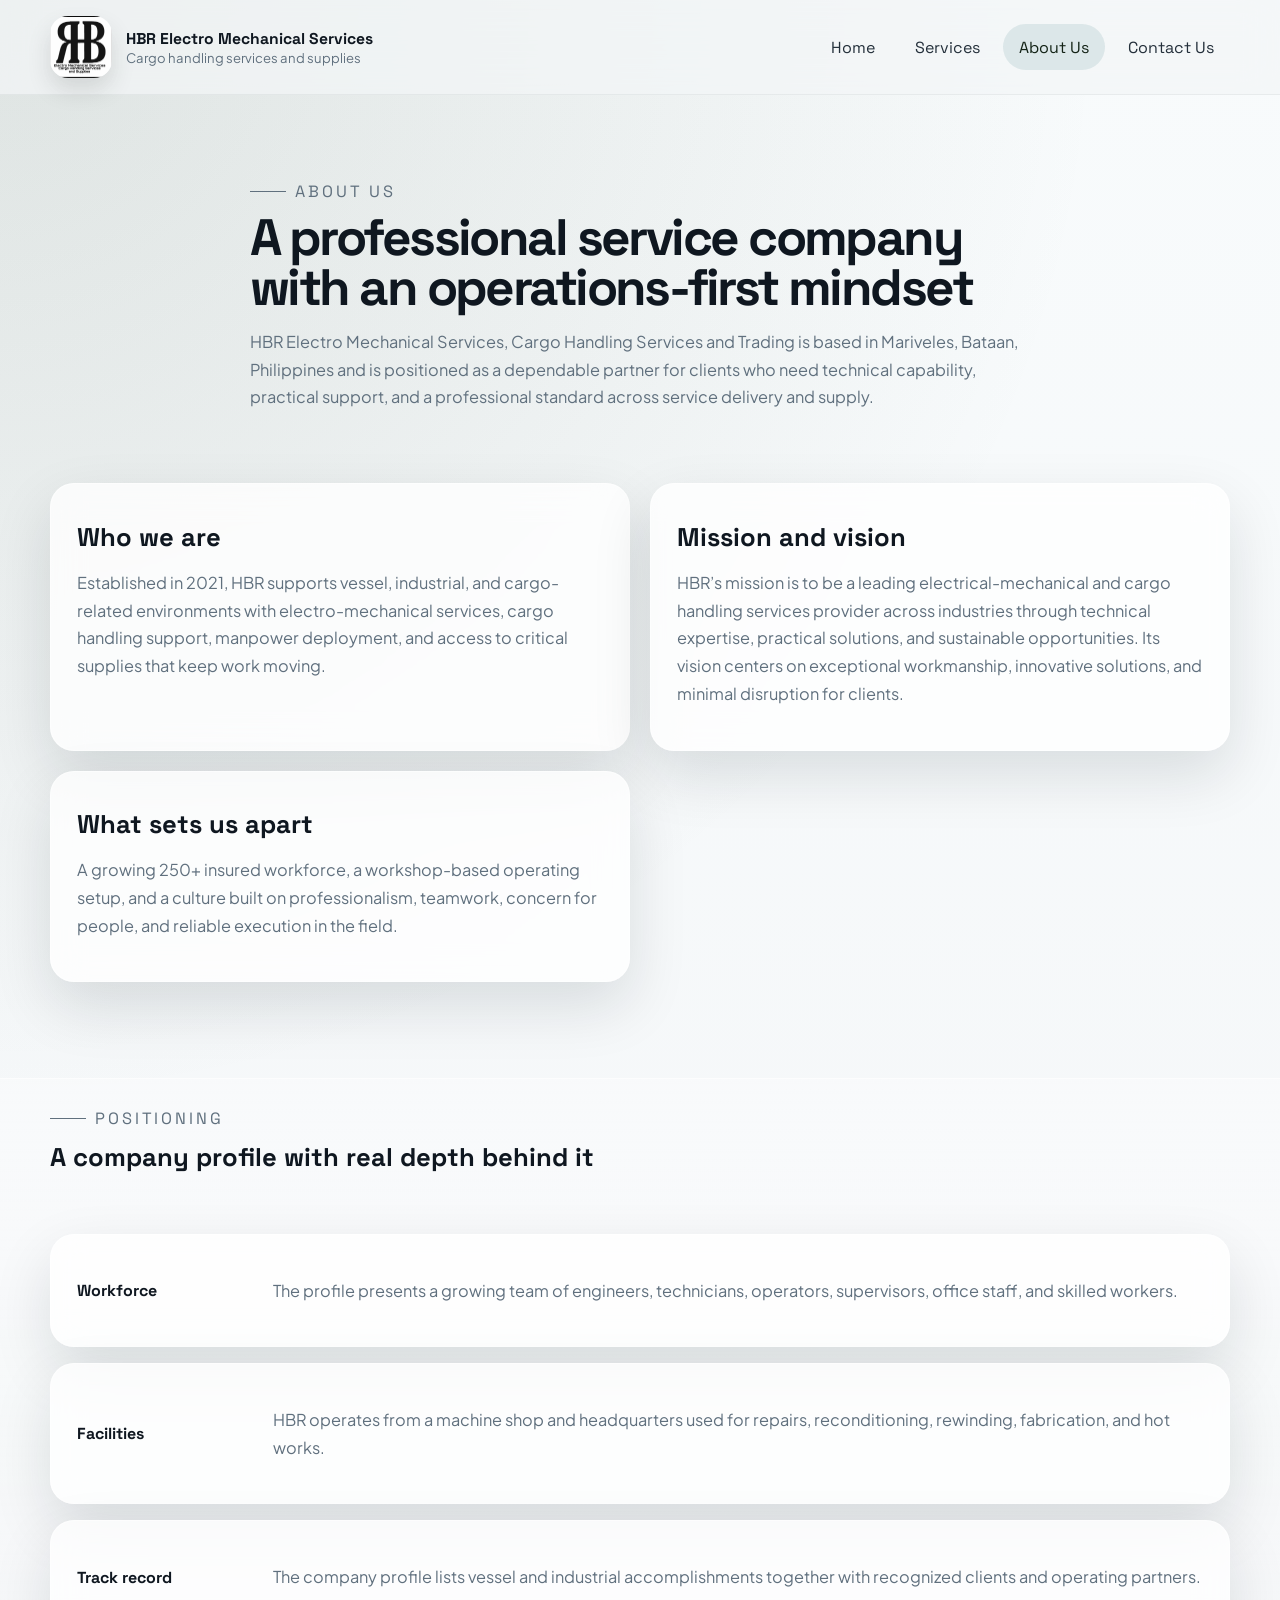
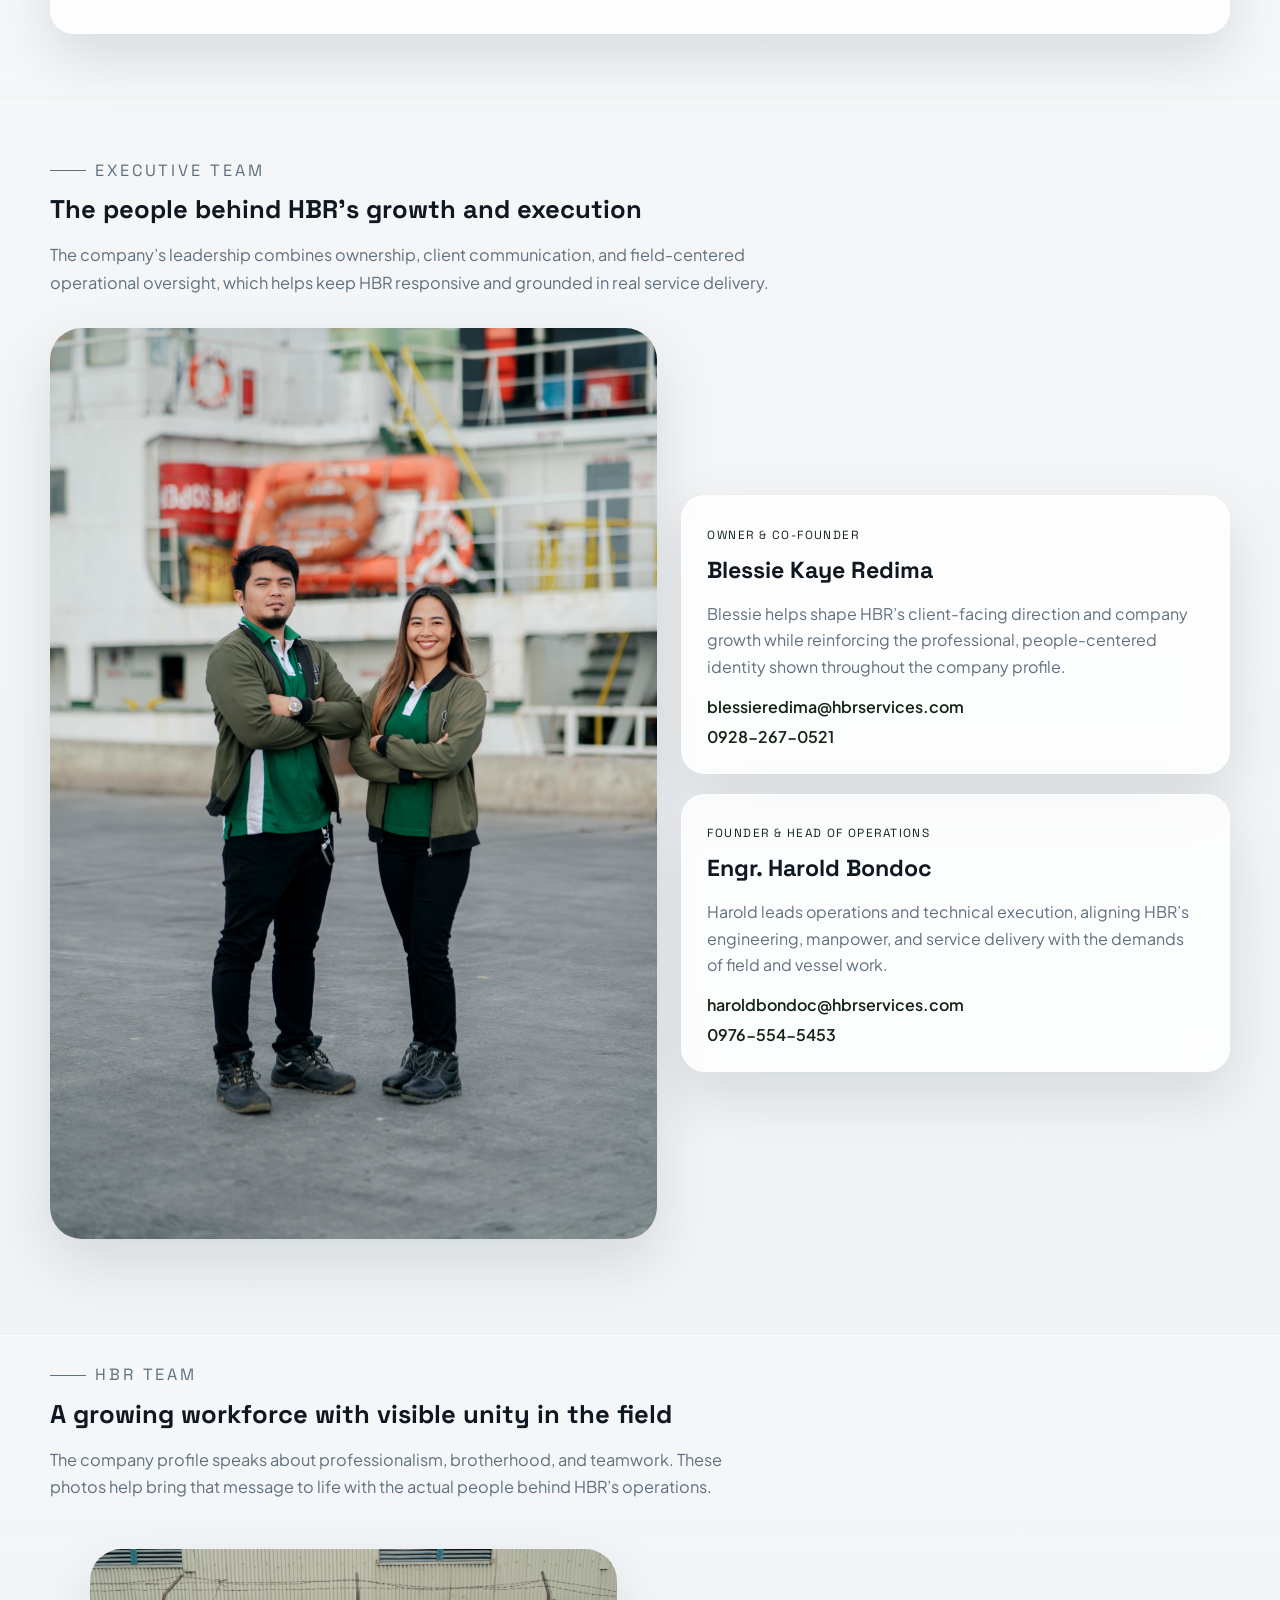
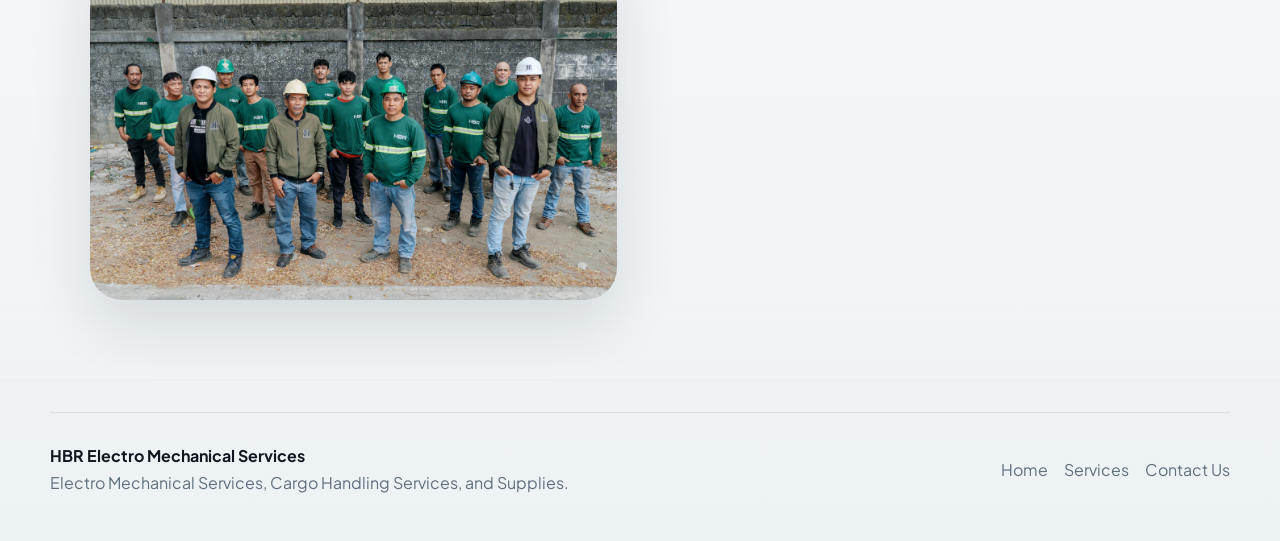
==== about.html @ b4558cc6 "Initial commit" ====
<!DOCTYPE html>
<html lang="en">
<head>
  <meta charset="UTF-8">
  <meta name="viewport" content="width=device-width, initial-scale=1.0">
  <meta
    name="description"
    content="Learn about HBR Electro Mechanical Services, our professional approach, and our focus on dependable industrial support."
  >
  <title>HBR Electro Mechanical Services | About Us</title>
  <link rel="preconnect" href="https://fonts.googleapis.com">
  <link rel="preconnect" href="https://fonts.gstatic.com" crossorigin>
  <link
    href="https://fonts.googleapis.com/css2?family=Space+Grotesk:wght@400;500;700&family=Plus+Jakarta+Sans:wght@400;500;600;700&display=swap"
    rel="stylesheet"
  >
  <link rel="stylesheet" href="style.css">
</head>
<body>
  <div class="site-shell">
    <header class="site-header">
      <div class="container nav-wrap">
        <a class="brand" href="index.html" aria-label="HBR Electro Mechanical Services home">
          <img src="assets/hbr-logo.jpeg" alt="HBR Electro Mechanical Services logo">
          <div>
            <strong>HBR Electro Mechanical Services</strong>
            <span>Cargo handling services and supplies</span>
          </div>
        </a>

        <button class="nav-toggle" type="button" aria-expanded="false" aria-controls="site-nav">
          <span></span>
          <span></span>
        </button>

        <nav class="site-nav" id="site-nav">
          <a href="index.html">Home</a>
          <a href="services.html">Services</a>
          <a class="active" href="about.html">About Us</a>
          <a href="contact.html">Contact Us</a>
        </nav>
      </div>
    </header>

    <main>
      <section class="page-hero">
        <div class="container narrow reveal">
          <p class="eyebrow">About Us</p>
          <h1>A professional service company with an operations-first mindset</h1>
          <p>
            HBR Electro Mechanical Services, Cargo Handling Services and Trading is based in Mariveles, Bataan,
            Philippines and is positioned as a dependable partner for clients who need technical capability,
            practical support, and a professional standard across service delivery and supply.
          </p>
        </div>
      </section>

      <section class="section">
        <div class="container about-layout">
          <article class="about-card reveal">
            <h2>Who we are</h2>
            <p>
              Established in 2021, HBR supports vessel, industrial, and cargo-related environments with
              electro-mechanical services, cargo handling support, manpower deployment, and access to critical
              supplies that keep work moving.
            </p>
          </article>

          <article class="about-card reveal reveal-delay-1">
            <h2>Mission and vision</h2>
            <p>
              HBR’s mission is to be a leading electrical-mechanical and cargo handling services provider across
              industries through technical expertise, practical solutions, and sustainable opportunities. Its
              vision centers on exceptional workmanship, innovative solutions, and minimal disruption for clients.
            </p>
          </article>

          <article class="about-card reveal reveal-delay-2">
            <h2>What sets us apart</h2>
            <p>
              A growing 250+ insured workforce, a workshop-based operating setup, and a culture built on
              professionalism, teamwork, concern for people, and reliable execution in the field.
            </p>
          </article>
        </div>
      </section>

      <section class="section section-alt">
        <div class="container timeline">
          <div class="section-heading reveal">
            <p class="eyebrow">Positioning</p>
            <h2>A company profile with real depth behind it</h2>
          </div>
          <div class="timeline-row reveal">
            <span>Workforce</span>
            <p>The profile presents a growing team of engineers, technicians, operators, supervisors, office staff, and skilled workers.</p>
          </div>
          <div class="timeline-row reveal reveal-delay-1">
            <span>Facilities</span>
            <p>HBR operates from a machine shop and headquarters used for repairs, reconditioning, rewinding, fabrication, and hot works.</p>
          </div>
          <div class="timeline-row reveal reveal-delay-2">
            <span>Track record</span>
            <p>The company profile lists vessel and industrial accomplishments together with recognized clients and operating partners.</p>
          </div>
        </div>
      </section>

      <section class="section">
        <div class="container">
          <div class="section-heading reveal">
            <p class="eyebrow">Executive Team</p>
            <h2>The people behind HBR’s growth and execution</h2>
            <p>
              The company’s leadership combines ownership, client communication, and field-centered operational
              oversight, which helps keep HBR responsive and grounded in real service delivery.
            </p>
          </div>

          <div class="executive-layout">
            <div class="executive-photo reveal">
              <img src="assets/executives.jpg" alt="Blessie Kaye Redima and Engr. Harold Bondoc">
            </div>

            <div class="executive-cards">
              <article class="executive-card reveal">
                <span class="card-tag">Owner &amp; Co-Founder</span>
                <h3>Blessie Kaye Redima</h3>
                <p>
                  Blessie helps shape HBR’s client-facing direction and company growth while reinforcing the
                  professional, people-centered identity shown throughout the company profile.
                </p>
                <a href="mailto:blessieredima@hbrservices.com">blessieredima@hbrservices.com</a>
                <a href="tel:+639282670521">0928-267-0521</a>
              </article>

              <article class="executive-card reveal reveal-delay-1">
                <span class="card-tag">Founder &amp; Head of Operations</span>
                <h3>Engr. Harold Bondoc</h3>
                <p>
                  Harold leads operations and technical execution, aligning HBR’s engineering, manpower, and
                  service delivery with the demands of field and vessel work.
                </p>
                <a href="mailto:haroldbondoc@hbrservices.com">haroldbondoc@hbrservices.com</a>
                <a href="tel:+639765545453">0976-554-5453</a>
              </article>
            </div>
          </div>
        </div>
      </section>

      <section class="section section-alt">
        <div class="container">
          <div class="section-heading reveal">
            <p class="eyebrow">HBR Team</p>
            <h2>A growing workforce with visible unity in the field</h2>
            <p>
              The company profile speaks about professionalism, brotherhood, and teamwork. These photos help
              bring that message to life with the actual people behind HBR’s operations.
            </p>
          </div>

          <div class="team-gallery">
            <figure class="team-gallery-main reveal">
              <img src="assets/team-photo.jpg" alt="HBR team photo with crew members and field personnel">
            </figure>
          </div>
        </div>
      </section>
    </main>

    <footer class="site-footer">
      <div class="container footer-wrap">
        <div>
          <strong>HBR Electro Mechanical Services</strong>
          <p>Electro Mechanical Services, Cargo Handling Services, and Supplies.</p>
        </div>
        <div class="footer-links">
          <a href="index.html">Home</a>
          <a href="services.html">Services</a>
          <a href="contact.html">Contact Us</a>
        </div>
      </div>
    </footer>
  </div>

  <script src="script.js"></script>
</body>
</html>
---- style.css ----
:root {
  --bg: #f3f5f7;
  --bg-soft: #e8edf1;
  --surface: rgba(255, 255, 255, 0.78);
  --surface-strong: #ffffff;
  --surface-dark: #111519;
  --text: #0f1720;
  --muted: #60707e;
  --line: rgba(15, 23, 32, 0.09);
  --accent: #132316;
  --accent-2: #233c27;
  --shadow: 0 24px 60px rgba(7, 21, 31, 0.12);
  --radius-xl: 32px;
  --radius-lg: 24px;
  --radius-md: 18px;
  --container: 1180px;
}

*,
*::before,
*::after {
  box-sizing: border-box;
}

html {
  scroll-behavior: smooth;
}

body {
  margin: 0;
  font-family: "Plus Jakarta Sans", sans-serif;
  color: var(--text);
  background:
    radial-gradient(circle at top left, rgba(35, 60, 39, 0.12), transparent 28%),
    linear-gradient(180deg, #f8fbfc 0%, var(--bg) 58%, #edf2f5 100%);
}

img {
  display: block;
  max-width: 100%;
}

a {
  color: inherit;
  text-decoration: none;
}

button,
input,
textarea {
  font: inherit;
}

.site-shell {
  min-height: 100vh;
}

.container {
  width: min(calc(100% - 2rem), var(--container));
  margin: 0 auto;
}

.narrow {
  width: min(100%, 780px);
}

.site-header {
  position: sticky;
  top: 0;
  z-index: 20;
  backdrop-filter: blur(18px);
  background: rgba(243, 245, 247, 0.72);
  border-bottom: 1px solid rgba(15, 23, 32, 0.05);
}

.nav-wrap {
  display: flex;
  align-items: center;
  justify-content: space-between;
  gap: 1.5rem;
  padding: 1rem 0;
}

.brand {
  display: flex;
  align-items: center;
  gap: 0.9rem;
  min-width: 0;
}

.brand img {
  width: 62px;
  height: 62px;
  object-fit: cover;
  border-radius: 18px;
  box-shadow: 0 12px 24px rgba(0, 0, 0, 0.12);
}

.brand strong,
.site-nav a,
.eyebrow,
h1,
h2,
h3 {
  font-family: "Space Grotesk", sans-serif;
}

.brand strong {
  display: block;
  font-size: 0.98rem;
}

.brand span {
  display: block;
  color: var(--muted);
  font-size: 0.82rem;
}

.site-nav {
  display: flex;
  align-items: center;
  gap: 0.45rem;
}

.site-nav a {
  padding: 0.8rem 1rem;
  border-radius: 999px;
  color: #24303b;
  transition: background-color 220ms ease, color 220ms ease, transform 220ms ease;
}

.site-nav a:hover,
.site-nav a.active {
  background: rgba(13, 92, 99, 0.1);
  color: var(--accent);
}

.nav-toggle {
  display: none;
  width: 52px;
  height: 52px;
  border: 0;
  background: var(--surface-strong);
  border-radius: 16px;
  box-shadow: var(--shadow);
  cursor: pointer;
}

.nav-toggle span {
  display: block;
  width: 18px;
  height: 2px;
  background: var(--text);
  margin: 5px auto;
  transition: transform 220ms ease, opacity 220ms ease;
}

.hero,
.page-hero {
  position: relative;
  overflow: clip;
}

.hero {
  padding: 5.5rem 0 3rem;
}

.page-hero {
  padding: 5rem 0 1rem;
}

.hero-grid,
.feature-layout,
.split-band,
.contact-layout {
  display: grid;
  gap: 2rem;
}

.hero-grid {
  grid-template-columns: 1.15fr 0.85fr;
  align-items: center;
}

.hero-copy h1,
.page-hero h1 {
  margin: 0.5rem 0 1rem;
  font-size: clamp(2.8rem, 5vw, 5rem);
  line-height: 0.96;
  letter-spacing: -0.05em;
}

.page-hero h1 {
  font-size: clamp(2.5rem, 4vw, 4.2rem);
}

.text-rotator {
  display: inline-block;
  position: relative;
  color: var(--accent);
}

.hero-text,
.section-heading p,
.feature-copy p,
.service-card p,
.about-card p,
.timeline-row p,
.contact-panel p,
.split-band p,
.cta-banner p,
.page-hero p {
  color: var(--muted);
  line-height: 1.7;
  font-size: 1.02rem;
}

.eyebrow {
  display: inline-flex;
  align-items: center;
  gap: 0.55rem;
  margin: 0;
  text-transform: uppercase;
  letter-spacing: 0.18em;
  font-size: 0.74rem;
  color: var(--accent);
}

.eyebrow::before {
  content: "";
  width: 36px;
  height: 1px;
  background: currentColor;
}

.hero-actions {
  display: flex;
  flex-wrap: wrap;
  gap: 1rem;
  margin: 2rem 0;
}

.button {
  display: inline-flex;
  align-items: center;
  justify-content: center;
  min-height: 52px;
  padding: 0.95rem 1.4rem;
  border-radius: 999px;
  border: 1px solid transparent;
  transition: transform 220ms ease, box-shadow 220ms ease, background-color 220ms ease;
}

.button:hover {
  transform: translateY(-2px);
}

.button-primary {
  color: white;
  background: linear-gradient(135deg, var(--accent), #1f4c2a);
  box-shadow: 0 18px 35px rgba(19, 35, 22, 0.24);
}

.button-secondary {
  background: rgba(255, 255, 255, 0.7);
  border-color: rgba(15, 23, 32, 0.1);
}

.hero-metrics {
  display: grid;
  grid-template-columns: repeat(2, minmax(0, 1fr));
  gap: 1rem;
}

.hero-metrics article,
.summary-card,
.feature-panel,
.service-card,
.about-card,
.contact-panel,
.contact-form,
.timeline-row,
.cta-banner,
.signal-card {
  background: var(--surface);
  border: 1px solid rgba(255, 255, 255, 0.5);
  box-shadow: var(--shadow);
  backdrop-filter: blur(16px);
}

.hero-metrics article {
  padding: 1.2rem;
  border-radius: var(--radius-md);
}

.hero-metrics strong {
  display: block;
  margin-bottom: 0.45rem;
  font-size: 1rem;
}

.hero-metrics span {
  color: var(--muted);
  font-size: 0.92rem;
  line-height: 1.55;
}

.hero-visual {
  position: relative;
  min-height: 540px;
}

.orb {
  position: absolute;
  border-radius: 50%;
  filter: blur(8px);
}

.orb-one {
  inset: 8% auto auto 6%;
  width: 180px;
  height: 180px;
  background: radial-gradient(circle, rgba(35, 60, 39, 0.35), transparent 68%);
}

.orb-two {
  inset: auto 3% 10% auto;
  width: 220px;
  height: 220px;
  background: radial-gradient(circle, rgba(19, 35, 22, 0.28), transparent 70%);
}

.grid-panel {
  position: absolute;
  inset: 8% 4% 6% 10%;
  border-radius: var(--radius-xl);
  background:
    linear-gradient(135deg, rgba(255, 255, 255, 0.58), rgba(255, 255, 255, 0.18)),
    linear-gradient(180deg, rgba(19, 35, 22, 0.08), transparent);
  border: 1px solid rgba(255, 255, 255, 0.7);
  overflow: hidden;
}

.grid-line {
  position: absolute;
  inset: auto 0 0 0;
  height: 1px;
  background: rgba(19, 35, 22, 0.12);
}

.grid-line:nth-child(1) {
  top: 20%;
}

.grid-line:nth-child(2) {
  top: 40%;
}

.grid-line:nth-child(3) {
  top: 60%;
}

.grid-line:nth-child(4) {
  top: 80%;
}

.signal-card {
  position: absolute;
  border-radius: 26px;
  padding: 1.4rem;
}

.signal-card span,
.card-tag,
.panel-number {
  color: var(--accent);
  text-transform: uppercase;
  letter-spacing: 0.12em;
  font-size: 0.74rem;
  font-family: "Space Grotesk", sans-serif;
}

.signal-main {
  inset: 16% 18% auto auto;
  width: min(340px, 76%);
}

.signal-main strong,
.signal-small strong,
.summary-card h3,
.feature-panel h3,
.service-card h2,
.about-card h2,
.contact-panel h2,
.section-heading h2,
.cta-banner h2 {
  display: block;
  margin-top: 0.75rem;
  font-size: clamp(1.25rem, 2vw, 1.9rem);
  line-height: 1.2;
}

.signal-small {
  inset: auto auto 12% 0;
  width: 240px;
}

.signal-small strong {
  font-size: 1rem;
  margin-top: 0.7rem;
}

.floating-card {
  animation: drift 6s ease-in-out infinite;
}

@keyframes drift {
  0%,
  100% {
    transform: translateY(0);
  }

  50% {
    transform: translateY(-12px);
  }
}

.section {
  padding: 2.5rem 0 5rem;
}

.section-alt {
  position: relative;
}

.section-alt::before {
  content: "";
  position: absolute;
  inset: 1rem 0;
  background: linear-gradient(180deg, rgba(255, 255, 255, 0.35), rgba(255, 255, 255, 0.1));
  border-top: 1px solid rgba(255, 255, 255, 0.75);
  border-bottom: 1px solid rgba(15, 23, 32, 0.04);
  z-index: -1;
}

.section-heading {
  max-width: 720px;
  margin-bottom: 2rem;
}

.section-heading h2 {
  margin: 0.6rem 0 0.8rem;
}

.summary-grid,
.feature-stack,
.cards-2x2,
.about-layout,
.stats-grid {
  display: grid;
  gap: 1.25rem;
}

.summary-grid {
  grid-template-columns: repeat(3, minmax(0, 1fr));
}

.stats-grid {
  grid-template-columns: repeat(3, minmax(0, 1fr));
}

.summary-card,
.feature-panel,
.service-card,
.about-card,
.contact-panel,
.contact-form,
.timeline-row,
.stat-card {
  border-radius: var(--radius-lg);
  padding: 1.6rem;
}

.summary-card {
  position: relative;
  overflow: hidden;
}

.summary-card::after {
  content: "";
  position: absolute;
  inset: auto -20% -30% auto;
  width: 160px;
  height: 160px;
  background: radial-gradient(circle, rgba(35, 60, 39, 0.18), transparent 70%);
  transition: transform 260ms ease;
}

.summary-card:hover::after {
  transform: scale(1.15);
}

.summary-card p,
.feature-panel p,
.stat-card span {
  color: var(--muted);
  line-height: 1.65;
}

.stat-card {
  background: rgba(255, 255, 255, 0.68);
  border: 1px solid rgba(255, 255, 255, 0.55);
  box-shadow: var(--shadow);
  backdrop-filter: blur(16px);
}

.stat-card strong {
  display: block;
  font-family: "Space Grotesk", sans-serif;
  font-size: clamp(2rem, 5vw, 3.2rem);
  line-height: 1;
  margin-bottom: 0.7rem;
  color: var(--accent);
}

.card-link {
  display: inline-block;
  margin-top: 1.1rem;
  color: var(--accent);
  font-weight: 600;
}

.feature-layout,
.split-band,
.contact-layout {
  grid-template-columns: repeat(2, minmax(0, 1fr));
  align-items: start;
}

.feature-list {
  margin: 1.5rem 0 0;
  padding: 0;
  list-style: none;
}

.feature-list li {
  position: relative;
  padding-left: 1.2rem;
  margin-top: 0.8rem;
  color: var(--text);
}

.feature-list li::before {
  content: "";
  position: absolute;
  left: 0;
  top: 0.75rem;
  width: 7px;
  height: 7px;
  border-radius: 50%;
  background: linear-gradient(135deg, var(--accent), var(--accent-2));
}

.feature-stack {
  grid-template-columns: 1fr;
}

.feature-panel:nth-child(2) {
  transform: translateX(2.2rem);
}

.cards-2x2,
.about-layout {
  grid-template-columns: repeat(2, minmax(0, 1fr));
}

.service-card h2,
.about-card h2,
.contact-panel h2 {
  margin-bottom: 0.8rem;
}

.timeline {
  display: grid;
  gap: 1rem;
}

.timeline-row {
  display: grid;
  grid-template-columns: 180px 1fr;
  gap: 1rem;
  align-items: center;
}

.timeline-row span,
.contact-items span {
  font-family: "Space Grotesk", sans-serif;
  font-weight: 700;
}

.contact-items {
  display: grid;
  gap: 1rem;
  margin-top: 1.5rem;
}

.contact-items a {
  color: var(--accent);
  font-weight: 400;
}

.contact-items p {
  margin: 0.4rem 0 0;
}

.contact-form {
  display: grid;
  gap: 0.7rem;
}

.contact-form label {
  font-family: "Space Grotesk", sans-serif;
  font-size: 0.95rem;
}

.contact-form input,
.contact-form textarea {
  width: 100%;
  padding: 0.95rem 1rem;
  border: 1px solid rgba(15, 23, 32, 0.08);
  border-radius: 16px;
  background: rgba(255, 255, 255, 0.92);
  color: var(--text);
  outline: none;
  transition: border-color 220ms ease, box-shadow 220ms ease;
}

.contact-form input:focus,
.contact-form textarea:focus {
  border-color: rgba(19, 35, 22, 0.45);
  box-shadow: 0 0 0 4px rgba(19, 35, 22, 0.1);
}

.leadership-band,
.executive-layout,
.service-visual-band,
.team-gallery {
  display: grid;
  grid-template-columns: 1.05fr 0.95fr;
  gap: 1.5rem;
  align-items: center;
}

.leadership-photo,
.executive-photo,
.photo-mosaic figure,
.service-visual-grid figure,
.team-gallery-main,
.team-gallery-side figure {
  position: relative;
  overflow: hidden;
  border-radius: var(--radius-xl);
  box-shadow: var(--shadow);
}

.leadership-photo img,
.executive-photo img,
.photo-mosaic img,
.service-visual-grid img,
.team-gallery img {
  width: 100%;
  min-height: 100%;
  object-fit: cover;
  display: block;
}

.photo-mosaic {
  display: grid;
  grid-template-columns: 1.35fr 0.65fr;
  gap: 1.1rem;
}

.mosaic-large {
  grid-row: span 2;
  min-height: 620px;
}

.mosaic-small {
  min-height: 300px;
}

.service-visual-copy h2 {
  margin: 0.6rem 0 0.9rem;
}

.service-visual-copy p {
  color: var(--muted);
  line-height: 1.7;
}

.service-visual-grid,
.team-gallery-side {
  display: grid;
  gap: 1rem;
}

.service-visual-grid figure:first-child {
  min-height: 280px;
}

.service-visual-grid figure:last-child {
  min-height: 280px;
}

.team-gallery-main {
  min-height: auto;
  align-self: start;
}

.team-gallery-side figure {
  min-height: 252px;
}

.leadership-copy,
.executive-card {
  background: var(--surface);
  border: 1px solid rgba(255, 255, 255, 0.55);
  box-shadow: var(--shadow);
  backdrop-filter: blur(16px);
  border-radius: var(--radius-lg);
}

.leadership-copy {
  padding: 1.8rem;
}

.leadership-copy h2 {
  margin: 0.6rem 0 0.9rem;
}

.leadership-copy p {
  color: var(--muted);
  line-height: 1.7;
}

.mini-profile-list {
  display: grid;
  gap: 0.9rem;
  margin-top: 1.5rem;
}

.mini-profile-list article {
  padding: 1rem 1.1rem;
  background: rgba(255, 255, 255, 0.72);
  border-radius: 18px;
  border: 1px solid rgba(15, 23, 32, 0.06);
}

.mini-profile-list strong,
.executive-card h3 {
  display: block;
  font-family: "Space Grotesk", sans-serif;
}

.mini-profile-list span {
  color: var(--muted);
}

.executive-cards,
.contact-executives {
  display: grid;
  gap: 1.25rem;
}

.executive-card {
  padding: 1.6rem;
}

.executive-card h3 {
  margin: 0.75rem 0;
  font-size: 1.45rem;
}

.executive-card p {
  color: var(--muted);
  line-height: 1.65;
}

.executive-card a {
  display: block;
  margin-top: 0.55rem;
  color: var(--accent);
  font-weight: 600;
}

.cta-banner {
  display: flex;
  align-items: center;
  justify-content: space-between;
  gap: 1.5rem;
  border-radius: var(--radius-xl);
  padding: 1.8rem;
}

.cta-banner h2 {
  margin: 0.5rem 0 0;
}

.site-footer {
  padding: 1rem 0 3rem;
}

.footer-wrap {
  display: flex;
  align-items: center;
  justify-content: space-between;
  gap: 1rem;
  padding-top: 2rem;
  border-top: 1px solid rgba(15, 23, 32, 0.08);
}

.footer-wrap p {
  margin: 0.35rem 0 0;
  color: var(--muted);
}

.footer-links {
  display: flex;
  flex-wrap: wrap;
  gap: 1rem;
}

.footer-links a {
  color: var(--muted);
}

.reveal {
  opacity: 0;
  transform: translateY(24px);
  transition: opacity 700ms ease, transform 700ms ease;
}

.reveal-delay-1 {
  transition-delay: 120ms;
}

.reveal-delay-2 {
  transition-delay: 240ms;
}

.reveal.is-visible {
  opacity: 1;
  transform: translateY(0);
}

@media (max-width: 980px) {
  .hero-grid,
  .feature-layout,
  .summary-grid,
  .cards-2x2,
  .about-layout,
  .split-band,
  .contact-layout,
  .leadership-band,
  .executive-layout,
  .service-visual-band,
  .team-gallery,
  .photo-mosaic {
    grid-template-columns: 1fr;
  }

  .feature-panel:nth-child(2) {
    transform: none;
  }

  .hero-visual {
    min-height: 420px;
  }

  .summary-grid {
    grid-template-columns: repeat(2, minmax(0, 1fr));
  }

  .stats-grid {
    grid-template-columns: 1fr;
  }

  .mosaic-large,
  .mosaic-small,
  .team-gallery-main,
  .team-gallery-side figure,
  .service-visual-grid figure {
    min-height: 260px;
  }
}

@media (max-width: 760px) {
  .nav-toggle {
    display: inline-block;
  }

  .site-nav {
    position: absolute;
    top: calc(100% + 0.75rem);
    left: 1rem;
    right: 1rem;
    display: grid;
    gap: 0.4rem;
    padding: 0.8rem;
    border-radius: 24px;
    background: rgba(255, 255, 255, 0.96);
    box-shadow: var(--shadow);
    opacity: 0;
    pointer-events: none;
    transform: translateY(-8px);
    transition: opacity 220ms ease, transform 220ms ease;
  }

  .site-nav.is-open {
    opacity: 1;
    pointer-events: auto;
    transform: translateY(0);
  }

  .hero {
    padding-top: 4rem;
  }

  .hero-copy h1,
  .page-hero h1 {
    font-size: clamp(2.2rem, 10vw, 3.4rem);
  }

  .hero-metrics,
  .summary-grid {
    grid-template-columns: 1fr;
  }

  .signal-main {
    inset: 12% 8% auto auto;
    width: min(300px, 80%);
  }

  .signal-small {
    left: 4%;
    bottom: 10%;
  }

  .timeline-row,
  .cta-banner,
  .footer-wrap {
    grid-template-columns: 1fr;
    flex-direction: column;
    align-items: flex-start;
  }

  .brand strong {
    font-size: 0.9rem;
  }

  .brand span {
    font-size: 0.76rem;
  }
}

@media (prefers-reduced-motion: reduce) {
  *,
  *::before,
  *::after {
    animation-duration: 0.01ms !important;
    animation-iteration-count: 1 !important;
    transition-duration: 0.01ms !important;
    scroll-behavior: auto !important;
  }

  .reveal {
    opacity: 1;
    transform: none;
  }
}
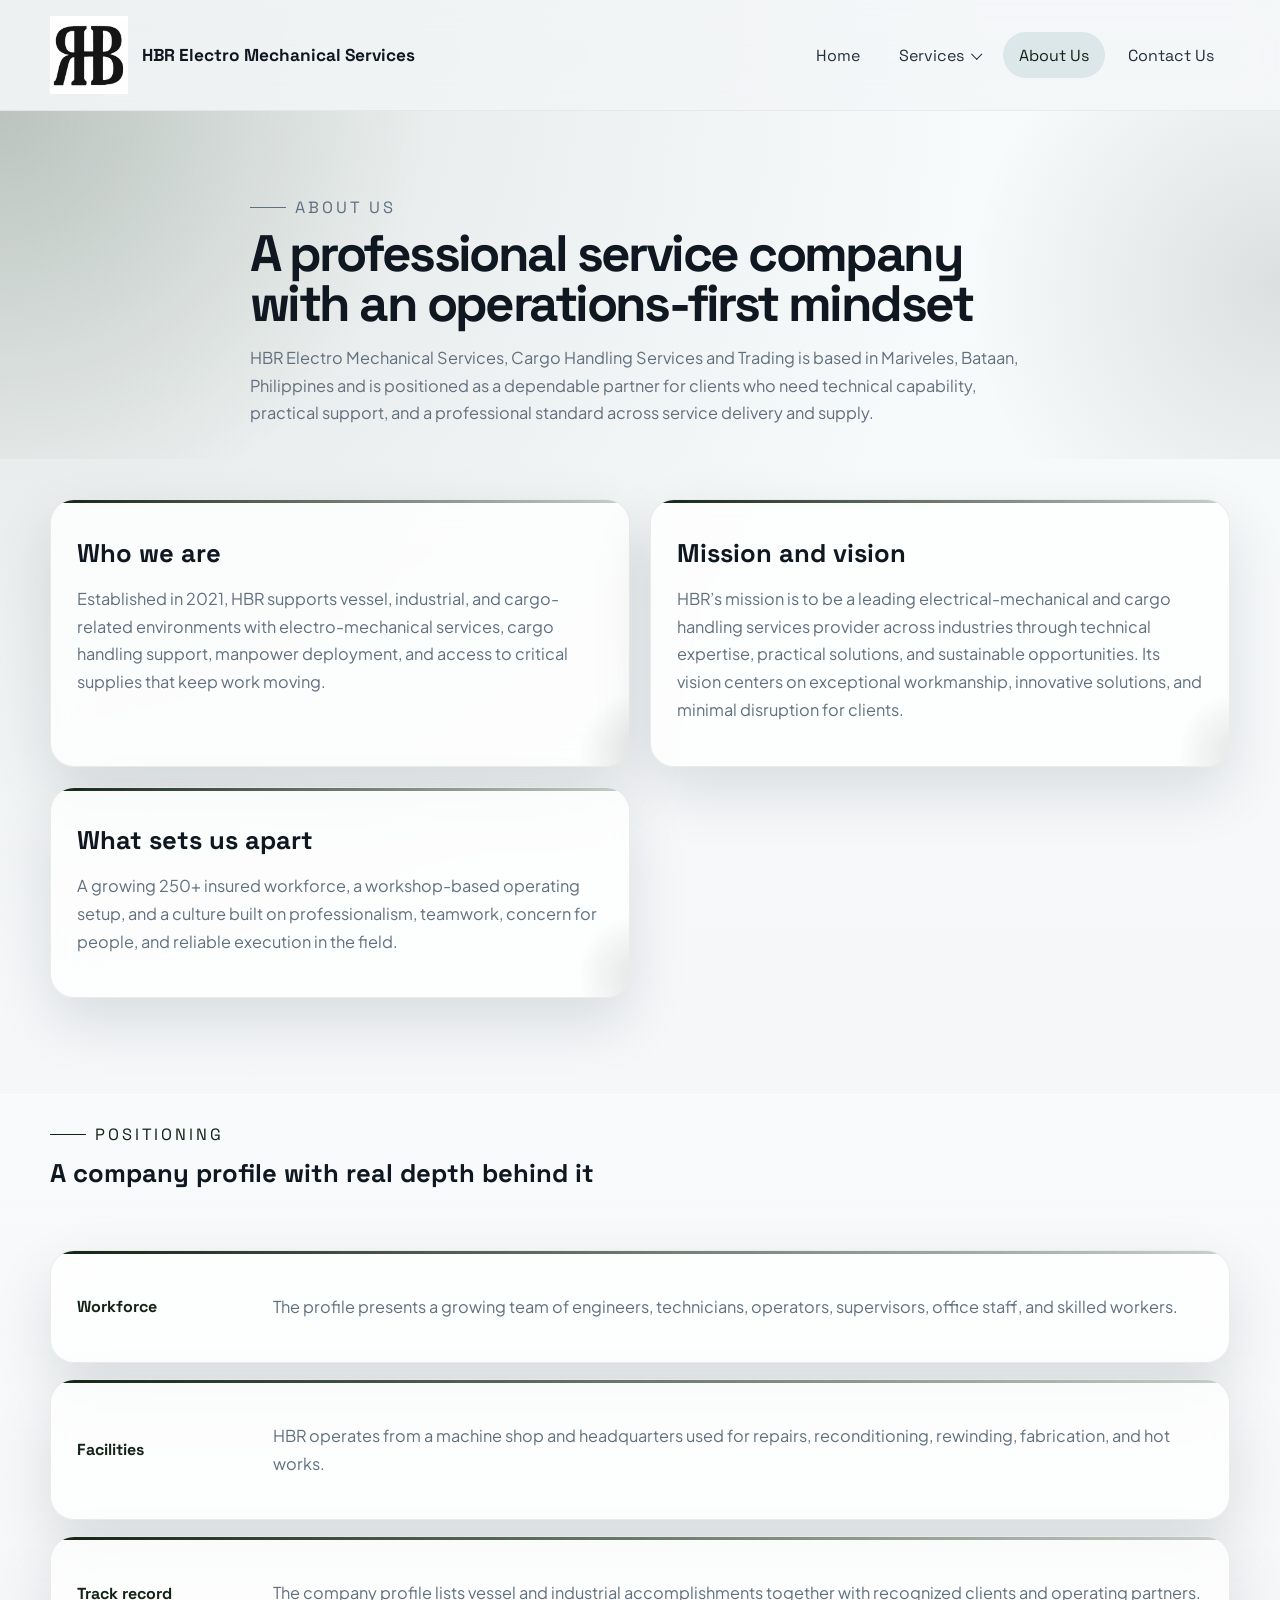
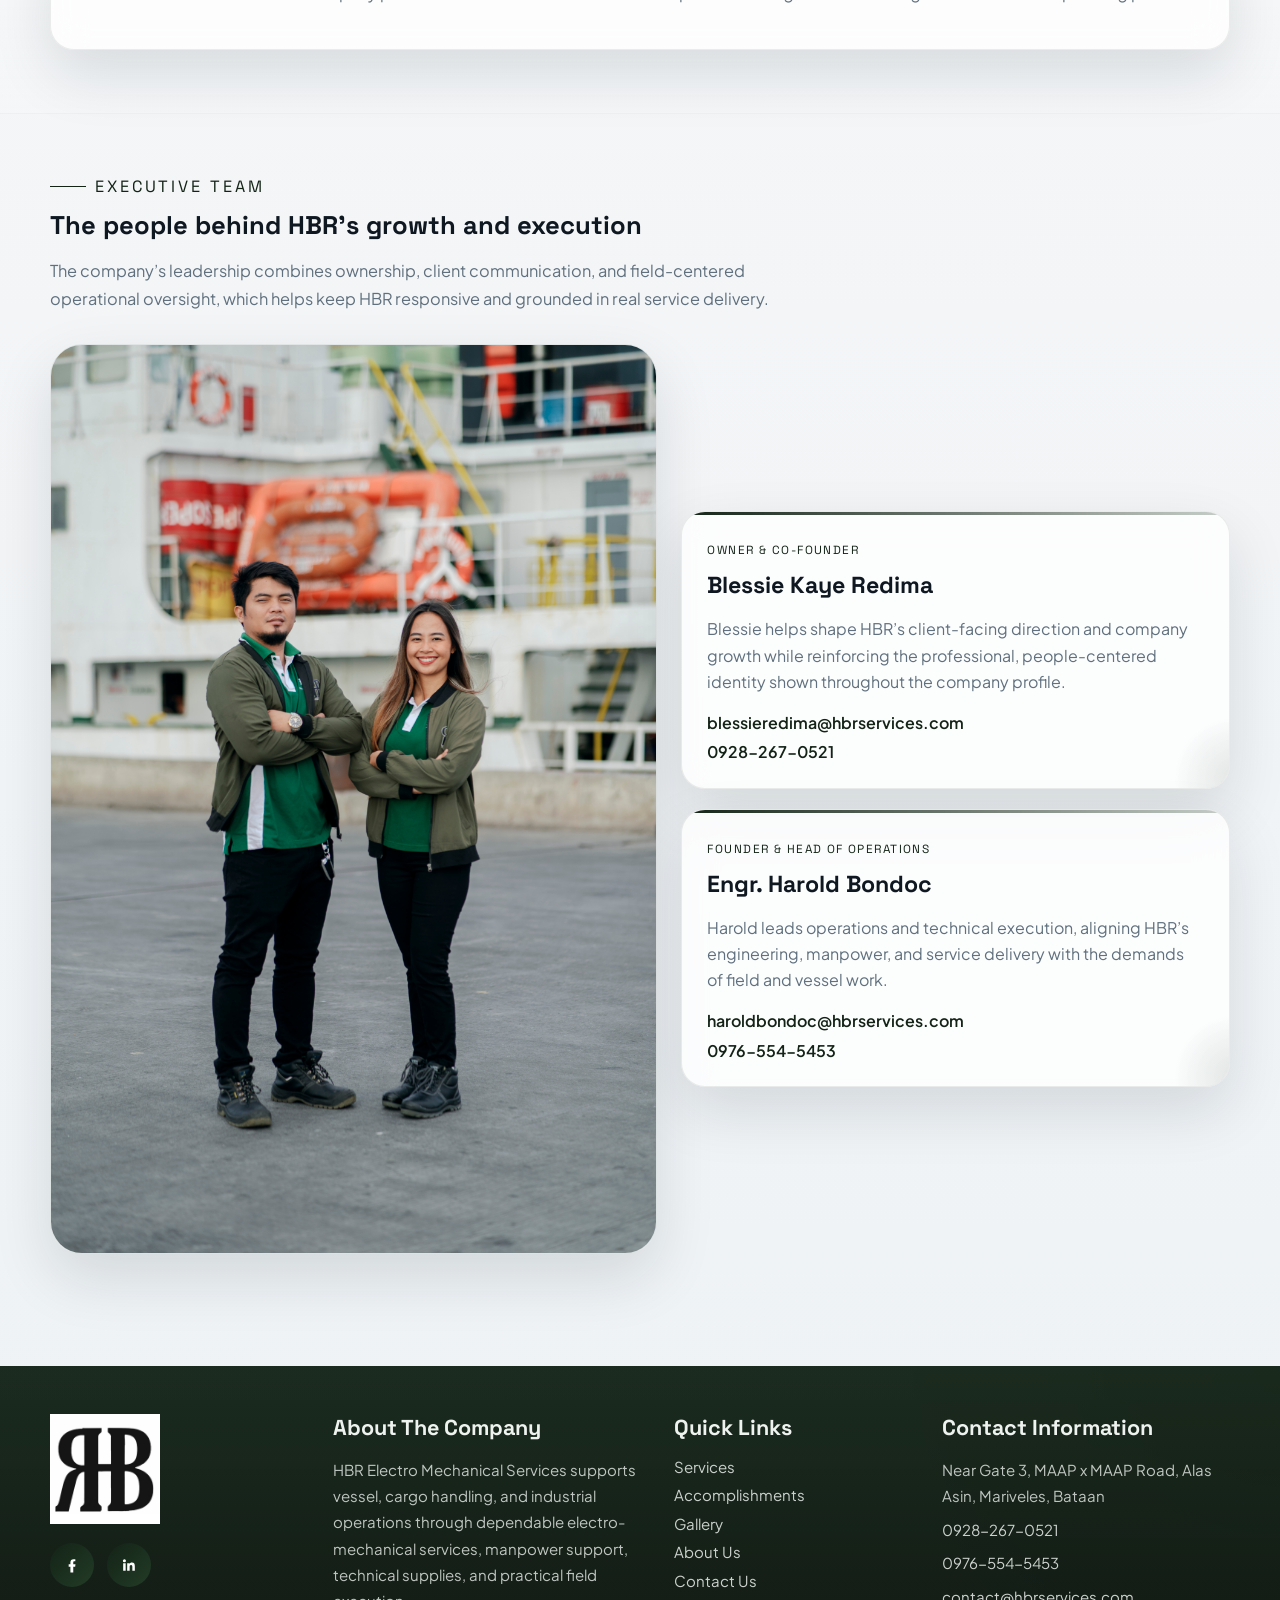
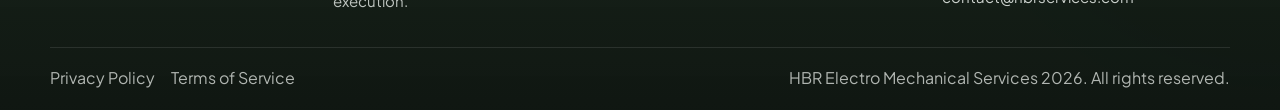
==== commit 2411a54c: "initial commit" ====
--- a/about.html
+++ b/about.html
@@ -16,15 +16,14 @@
   >
   <link rel="stylesheet" href="style.css">
 </head>
-<body>
+<body class="about-page">
   <div class="site-shell">
     <header class="site-header">
       <div class="container nav-wrap">
         <a class="brand" href="index.html" aria-label="HBR Electro Mechanical Services home">
-          <img src="assets/hbr-logo.jpeg" alt="HBR Electro Mechanical Services logo">
+          <img src="assets/logo-transparent.png" alt="HBR Electro Mechanical Services logo">
           <div>
             <strong>HBR Electro Mechanical Services</strong>
-            <span>Cargo handling services and supplies</span>
           </div>
         </a>
 
@@ -35,7 +34,14 @@
 
         <nav class="site-nav" id="site-nav">
           <a href="index.html">Home</a>
-          <a href="services.html">Services</a>
+          <div class="nav-dropdown">
+            <a href="services.html">Services</a>
+            <div class="dropdown-menu">
+              <a href="services.html">Services</a>
+              <a href="accomplishments.html">Accomplishments</a>
+              <a href="gallery.html">Gallery</a>
+            </div>
+          </div>
           <a class="active" href="about.html">About Us</a>
           <a href="contact.html">Contact Us</a>
         </nav>
@@ -149,39 +155,89 @@
         </div>
       </section>
 
-      <section class="section section-alt">
-        <div class="container">
-          <div class="section-heading reveal">
-            <p class="eyebrow">HBR Team</p>
-            <h2>A growing workforce with visible unity in the field</h2>
-            <p>
-              The company profile speaks about professionalism, brotherhood, and teamwork. These photos help
-              bring that message to life with the actual people behind HBR’s operations.
-            </p>
-          </div>
-
-          <div class="team-gallery">
-            <figure class="team-gallery-main reveal">
-              <img src="assets/team-photo.jpg" alt="HBR team photo with crew members and field personnel">
-            </figure>
-          </div>
-        </div>
-      </section>
     </main>
 
     <footer class="site-footer">
-      <div class="container footer-wrap">
-        <div>
-          <strong>HBR Electro Mechanical Services</strong>
-          <p>Electro Mechanical Services, Cargo Handling Services, and Supplies.</p>
-        </div>
-        <div class="footer-links">
-          <a href="index.html">Home</a>
-          <a href="services.html">Services</a>
-          <a href="contact.html">Contact Us</a>
-        </div>
+      <div class="container footer-grid">
+        <div class="footer-brand">
+          <img src="assets/logo-transparent.png" alt="HBR Electro Mechanical Services logo">
+          <div class="footer-socials">
+            <a class="social-icon" href="#" aria-label="Facebook">
+              <svg viewBox="0 0 24 24" aria-hidden="true"><path d="M13.5 21v-7h2.3l.4-3h-2.7V9.1c0-.9.3-1.5 1.6-1.5H16V5.1c-.3 0-1.2-.1-2.2-.1-2.2 0-3.7 1.3-3.7 3.9V11H8v3h2.1v7h3.4Z"/></svg>
+            </a>
+            <a class="social-icon" href="#" aria-label="LinkedIn">
+              <svg viewBox="0 0 24 24" aria-hidden="true"><path d="M6.5 8.7A1.8 1.8 0 1 0 6.5 5a1.8 1.8 0 0 0 0 3.7ZM5 19h3V10H5v9Zm4.8 0h3v-4.7c0-1.2.2-2.3 1.7-2.3s1.5 1.4 1.5 2.4V19h3v-5.3c0-2.6-.6-4.6-3.6-4.6-1.4 0-2.3.8-2.7 1.5h-.1V10h-2.8c.1.8 0 9 0 9Z"/></svg>
+            </a>
+          </div>
+        </div>
+
+        <div class="footer-column">
+          <h3>About The Company</h3>
+          <p>
+            HBR Electro Mechanical Services supports vessel, cargo handling, and industrial operations through
+            dependable electro-mechanical services, manpower support, technical supplies, and practical field
+            execution.
+          </p>
+        </div>
+
+        <div class="footer-column">
+          <h3>Quick Links</h3>
+          <div class="footer-links">
+            <a href="services.html">Services</a>
+            <a href="accomplishments.html">Accomplishments</a>
+            <a href="gallery.html">Gallery</a>
+            <a href="about.html">About Us</a>
+            <a href="contact.html">Contact Us</a>
+          </div>
+        </div>
+
+        <div class="footer-column">
+          <h3>Contact Information</h3>
+          <div class="footer-contact">
+            <p>Near Gate 3, MAAP x MAAP Road, Alas Asin, Mariveles, Bataan</p>
+            <p><a href="tel:+639282670521">0928-267-0521</a></p>
+            <p><a href="tel:+639765545453">0976-554-5453</a></p>
+            <p><a href="mailto:contact@hbrservices.com">contact@hbrservices.com</a></p>
+          </div>
+        </div>
+      </div>
+
+      <div class="container footer-bottom">
+        <div class="footer-legal">
+          <button type="button" class="footer-legal-link" data-modal-open="privacy-modal">Privacy Policy</button>
+          <button type="button" class="footer-legal-link" data-modal-open="terms-modal">Terms of Service</button>
+        </div>
+        <p>HBR Electro Mechanical Services <span data-current-year></span>. All rights reserved.</p>
       </div>
     </footer>
+
+    <div class="modal-backdrop" data-modal="privacy-modal" aria-hidden="true">
+      <div class="modal-window" role="dialog" aria-modal="true" aria-labelledby="privacy-title">
+        <button class="modal-close" type="button" aria-label="Close" data-modal-close>&times;</button>
+        <h2 id="privacy-title">Privacy Policy</h2>
+        <div class="modal-body">
+          <p>HBR Electro Mechanical Services respects the privacy of every visitor, client, supplier, and business contact who interacts with this website.</p>
+          <p>Information submitted through the website, including names, email addresses, company details, phone numbers, and service inquiries, may be used only for responding to requests, evaluating business needs, preparing quotations, coordinating services, and maintaining professional communication with prospective or existing clients.</p>
+          <p>HBR does not sell personal information to third parties. Information may be shared only when reasonably necessary to support company operations, comply with legal obligations, protect company rights, or coordinate services with authorized representatives, contractors, or advisers.</p>
+          <p>While HBR takes reasonable steps to protect information submitted through the website, no online transmission or storage method can be guaranteed as completely secure. Visitors should avoid sending highly sensitive information unless necessary and appropriate.</p>
+          <p>This website may be updated from time to time. Continued use of the website after updates means acceptance of the current privacy terms. For questions regarding privacy-related matters, visitors may contact HBR through <a href="mailto:contact@hbrservices.com">contact@hbrservices.com</a>.</p>
+        </div>
+      </div>
+    </div>
+
+    <div class="modal-backdrop" data-modal="terms-modal" aria-hidden="true">
+      <div class="modal-window" role="dialog" aria-modal="true" aria-labelledby="terms-title">
+        <button class="modal-close" type="button" aria-label="Close" data-modal-close>&times;</button>
+        <h2 id="terms-title">Terms of Service</h2>
+        <div class="modal-body">
+          <p>This website is provided for general information about HBR Electro Mechanical Services, its capabilities, service offerings, and contact channels.</p>
+          <p>All website content, including text, graphics, branding, images, and layout elements, is provided for business presentation purposes only. Visitors may not reproduce, distribute, or commercially reuse website content without prior written permission from HBR, except where limited use is permitted by law.</p>
+          <p>Information on this website does not automatically create a contract, service agreement, partnership, or accreditation relationship. Any services, quotations, project scopes, schedules, and deliverables remain subject to formal discussion, evaluation, and written approval by HBR and the client.</p>
+          <p>HBR aims to keep website information accurate and current, but does not guarantee that all content will always be complete, error-free, or up to date. The company may revise, add, or remove content at any time without prior notice.</p>
+          <p>By using this website, visitors agree to use it lawfully and in a manner that does not interfere with the security, availability, or operation of the site. Questions regarding these terms may be directed to <a href="mailto:contact@hbrservices.com">contact@hbrservices.com</a>.</p>
+        </div>
+      </div>
+    </div>
   </div>
 
   <script src="script.js"></script>
--- a/style.css
+++ b/style.css
@@ -89,11 +89,9 @@
 }
 
 .brand img {
-  width: 62px;
-  height: 62px;
-  object-fit: cover;
-  border-radius: 18px;
-  box-shadow: 0 12px 24px rgba(0, 0, 0, 0.12);
+  width: 78px;
+  height: 78px;
+  object-fit: contain;
 }
 
 .brand strong,
@@ -107,13 +105,8 @@
 
 .brand strong {
   display: block;
-  font-size: 0.98rem;
-}
-
-.brand span {
-  display: block;
-  color: var(--muted);
-  font-size: 0.82rem;
+  font-size: 1.08rem;
+  line-height: 1.08;
 }
 
 .site-nav {
@@ -122,7 +115,8 @@
   gap: 0.45rem;
 }
 
-.site-nav a {
+.site-nav a,
+.nav-dropdown > a {
   padding: 0.8rem 1rem;
   border-radius: 999px;
   color: #24303b;
@@ -130,9 +124,61 @@
 }
 
 .site-nav a:hover,
-.site-nav a.active {
+.site-nav a.active,
+.nav-dropdown > a:hover,
+.nav-dropdown > a.active {
   background: rgba(13, 92, 99, 0.1);
   color: var(--accent);
+}
+
+.nav-dropdown {
+  position: relative;
+  z-index: 25;
+}
+
+.nav-dropdown > a {
+  display: inline-flex;
+  align-items: center;
+  gap: 0.45rem;
+}
+
+.nav-dropdown > a::after {
+  content: "";
+  width: 8px;
+  height: 8px;
+  border-right: 1.5px solid currentColor;
+  border-bottom: 1.5px solid currentColor;
+  transform: rotate(45deg) translateY(-1px);
+}
+
+.dropdown-menu {
+  position: absolute;
+  top: calc(100% + 0.15rem);
+  left: 0;
+  min-width: 220px;
+  display: grid;
+  gap: 0.3rem;
+  padding: 0.65rem;
+  background: rgba(255, 255, 255, 0.96);
+  border: 1px solid rgba(15, 23, 32, 0.08);
+  border-radius: 22px;
+  box-shadow: var(--shadow);
+  opacity: 0;
+  pointer-events: none;
+  transform: translateY(-6px);
+  transition: opacity 220ms ease, transform 220ms ease;
+  z-index: 30;
+}
+
+.dropdown-menu a {
+  border-radius: 16px;
+}
+
+.nav-dropdown:hover .dropdown-menu,
+.nav-dropdown:focus-within .dropdown-menu {
+  opacity: 1;
+  pointer-events: auto;
+  transform: translateY(0);
 }
 
 .nav-toggle {
@@ -165,8 +211,27 @@
   padding: 5.5rem 0 3rem;
 }
 
+.hero-featured {
+  padding-top: 0;
+  padding-bottom: 0;
+}
+
 .page-hero {
   padding: 5rem 0 1rem;
+}
+
+.about-page .page-hero {
+  position: relative;
+}
+
+.about-page .page-hero::before {
+  content: "";
+  position: absolute;
+  inset: 0;
+  background:
+    radial-gradient(circle at top left, rgba(35, 60, 39, 0.2), transparent 32%),
+    radial-gradient(circle at right center, rgba(19, 35, 22, 0.12), transparent 24%);
+  pointer-events: none;
 }
 
 .hero-grid,
@@ -177,9 +242,81 @@
   gap: 2rem;
 }
 
+
 .hero-grid {
   grid-template-columns: 1.15fr 0.85fr;
   align-items: center;
+}
+
+.hero-stage {
+  position: relative;
+  min-height: calc(100vh - 95px);
+  overflow: hidden;
+  isolation: isolate;
+}
+
+.hero-stage-image {
+  position: absolute;
+  inset: 0;
+  width: 100%;
+  height: 100%;
+  object-fit: cover;
+}
+
+.hero-stage-overlay {
+  position: absolute;
+  inset: 0;
+  background:
+    linear-gradient(90deg, rgba(9, 14, 11, 0.82) 0%, rgba(9, 14, 11, 0.68) 42%, rgba(9, 14, 11, 0.34) 72%, rgba(9, 14, 11, 0.18) 100%),
+    linear-gradient(180deg, rgba(19, 35, 22, 0.18), rgba(19, 35, 22, 0.32));
+}
+
+.hero-stage-content {
+  position: relative;
+  z-index: 1;
+  min-height: calc(100vh - 95px);
+  display: flex;
+  flex-direction: column;
+  justify-content: flex-end;
+  padding: clamp(2rem, 5vw, 4rem);
+  color: #f3f7f4;
+}
+
+.hero-stage .hero-copy {
+  max-width: 760px;
+}
+
+.hero-stage .eyebrow,
+.hero-stage .text-rotator,
+.hero-stage .hero-copy h1,
+.hero-stage .hero-copy p,
+.hero-stage .hero-metrics strong,
+.hero-stage .hero-metrics span {
+  color: #f3f7f4;
+}
+
+.hero-stage .eyebrow::before {
+  background: rgba(243, 247, 244, 0.8);
+}
+
+.hero-stage .text-rotator {
+  color: #dcebdd;
+}
+
+.hero-stage .hero-text {
+  max-width: 760px;
+  color: rgba(243, 247, 244, 0.86);
+}
+
+.hero-stage .hero-metrics {
+  margin-top: 2rem;
+  max-width: 760px;
+}
+
+.hero-stage .hero-metrics article {
+  background: rgba(255, 255, 255, 0.1);
+  border: 1px solid rgba(255, 255, 255, 0.18);
+  box-shadow: none;
 }
 
 .hero-copy h1,
@@ -448,8 +585,123 @@
   margin-bottom: 2rem;
 }
 
+.selected-reach-grid {
+  display: grid;
+  grid-template-columns: repeat(6, minmax(0, 1fr));
+  gap: 1rem;
+}
+
+.reach-logo-card {
+  position: relative;
+  display: grid;
+  place-items: center;
+  min-height: 132px;
+  padding: 1.2rem;
+  border-radius: 24px;
+  border: 1px solid rgba(15, 23, 32, 0.06);
+  background:
+    linear-gradient(180deg, rgba(255, 255, 255, 0.96), rgba(245, 248, 249, 0.92)),
+    radial-gradient(circle at top left, rgba(35, 60, 39, 0.12), transparent 58%);
+  box-shadow: 0 18px 42px rgba(7, 21, 31, 0.08);
+  overflow: hidden;
+}
+
+.reach-logo-card::before {
+  content: "";
+  position: absolute;
+  inset: 0 auto auto 0;
+  width: 100%;
+  height: 3px;
+  background: linear-gradient(90deg, var(--accent), rgba(35, 60, 39, 0.3));
+}
+
+.reach-logo-card img {
+  width: 100%;
+  max-width: 144px;
+  max-height: 58px;
+  object-fit: contain;
+  filter: saturate(0.96) contrast(1.02);
+}
+
+.reach-logo-card-text {
+  padding-inline: 1rem;
+}
+
+.reach-logo-card-text span {
+  font-family: "Space Grotesk", sans-serif;
+  font-size: 1rem;
+  font-weight: 700;
+  letter-spacing: 0.02em;
+  text-align: center;
+  color: var(--accent);
+}
+
 .section-heading h2 {
   margin: 0.6rem 0 0.8rem;
+}
+
+.process-band {
+  display: grid;
+  gap: 1.8rem;
+}
+
+.process-visual {
+  display: grid;
+  grid-template-columns: repeat(4, minmax(0, 1fr));
+  gap: 1rem;
+}
+
+.process-step {
+  position: relative;
+  padding: 1.4rem 1.2rem 1.35rem;
+  border-radius: var(--radius-lg);
+  border: 1px solid rgba(15, 23, 32, 0.08);
+  background:
+    linear-gradient(180deg, rgba(255, 255, 255, 0.95), rgba(243, 247, 248, 0.92)),
+    radial-gradient(circle at top left, rgba(35, 60, 39, 0.12), transparent 62%);
+  box-shadow: 0 18px 38px rgba(7, 21, 31, 0.08);
+  overflow: hidden;
+}
+
+.process-step::before {
+  content: "";
+  position: absolute;
+  top: 1.7rem;
+  left: calc(100% - 0.2rem);
+  width: 1.4rem;
+  height: 2px;
+  background: linear-gradient(90deg, rgba(19, 35, 22, 0.4), rgba(19, 35, 22, 0.1));
+}
+
+.process-step:last-child::before {
+  display: none;
+}
+
+.process-step-number {
+  display: inline-flex;
+  align-items: center;
+  justify-content: center;
+  min-width: 3rem;
+  padding: 0.45rem 0.7rem;
+  border-radius: 999px;
+  background: var(--accent);
+  color: #f7faf8;
+  font-family: "Space Grotesk", sans-serif;
+  font-weight: 700;
+  font-size: 0.88rem;
+  letter-spacing: 0.08em;
+}
+
+.process-step h3 {
+  margin: 1rem 0 0.65rem;
+  font-size: 1.1rem;
+}
+
+.process-step p {
+  margin: 0;
+  color: var(--muted);
+  line-height: 1.7;
+  font-size: 0.98rem;
 }
 
 .summary-grid,
@@ -459,6 +711,41 @@
 .stats-grid {
   display: grid;
   gap: 1.25rem;
+}
+
+.accomplishment-columns,
+.client-columns {
+  display: grid;
+  grid-template-columns: repeat(2, minmax(0, 1fr));
+  gap: 1.25rem;
+}
+
+.accomplishment-list,
+.client-list-card {
+  background: var(--surface);
+  border: 1px solid rgba(255, 255, 255, 0.55);
+  box-shadow: var(--shadow);
+  backdrop-filter: blur(16px);
+  border-radius: var(--radius-lg);
+  padding: 1.6rem;
+}
+
+.accomplishment-list h2,
+.client-list-card h2 {
+  margin: 0 0 0.9rem;
+}
+
+.accomplishment-list ul,
+.client-list-card ul {
+  margin: 0;
+  padding-left: 1.15rem;
+  color: var(--muted);
+  line-height: 1.75;
+}
+
+.accomplishment-list li,
+.client-list-card li {
+  margin-top: 0.35rem;
 }
 
 .summary-grid {
@@ -530,11 +817,24 @@
   font-weight: 600;
 }
 
+.card-button {
+  margin-top: 1.2rem;
+  width: fit-content;
+  min-height: 46px;
+  padding: 0.8rem 1.25rem;
+}
+
 .feature-layout,
 .split-band,
 .contact-layout {
   grid-template-columns: repeat(2, minmax(0, 1fr));
   align-items: start;
+}
+
+.contact-side-stack {
+  display: grid;
+  gap: 1rem;
+  align-content: start;
 }
 
 .feature-list {
@@ -616,6 +916,38 @@
 .contact-form {
   display: grid;
   gap: 0.7rem;
+}
+
+.form-success-banner {
+  grid-column: 1 / -1;
+  display: grid;
+  gap: 0.35rem;
+  padding: 1rem 1.15rem;
+  border-radius: 18px;
+  border: 1px solid rgba(19, 35, 22, 0.14);
+  background:
+    linear-gradient(180deg, rgba(235, 245, 237, 0.96), rgba(246, 250, 247, 0.96)),
+    radial-gradient(circle at top left, rgba(35, 60, 39, 0.14), transparent 62%);
+  color: var(--accent);
+  box-shadow: 0 16px 34px rgba(7, 21, 31, 0.08);
+}
+
+.form-success-banner strong {
+  font-family: "Space Grotesk", sans-serif;
+  font-size: 1rem;
+}
+
+.form-success-banner span {
+  color: #36503b;
+  line-height: 1.65;
+}
+
+.form-honeypot {
+  position: absolute;
+  left: -9999px;
+  width: 1px;
+  height: 1px;
+  overflow: hidden;
 }
 
 .contact-form label {
@@ -641,6 +973,44 @@
   box-shadow: 0 0 0 4px rgba(19, 35, 22, 0.1);
 }
 
+.contact-form-embed {
+  overflow: hidden;
+  border-radius: var(--radius-lg);
+  border: 1px solid rgba(255, 255, 255, 0.5);
+  background: var(--surface);
+  box-shadow: var(--shadow);
+  backdrop-filter: blur(16px);
+  min-height: 760px;
+}
+
+.contact-form-embed iframe {
+  display: block;
+  width: 100%;
+  min-height: 760px;
+  border: 0;
+  background: transparent;
+}
+
+.map-card {
+  overflow: hidden;
+  border-radius: var(--radius-xl);
+  border: 1px solid rgba(15, 23, 32, 0.08);
+  background: var(--surface);
+  box-shadow: var(--shadow);
+  backdrop-filter: blur(16px);
+}
+
+.map-card iframe {
+  display: block;
+  width: 100%;
+  height: 380px;
+  border: 0;
+}
+
+.map-card-compact iframe {
+  height: 260px;
+}
+
 .leadership-band,
 .executive-layout,
 .service-visual-band,
@@ -649,6 +1019,11 @@
   grid-template-columns: 1.05fr 0.95fr;
   gap: 1.5rem;
   align-items: center;
+}
+
+.service-visual-band-stacked {
+  grid-template-columns: 1fr;
+  align-items: start;
 }
 
 .leadership-photo,
@@ -704,6 +1079,14 @@
   gap: 1rem;
 }
 
+.service-visual-band-stacked .service-visual-copy {
+  max-width: 720px;
+}
+
+.service-visual-band-stacked .service-visual-grid {
+  grid-template-columns: repeat(2, minmax(0, 1fr));
+}
+
 .service-visual-grid figure:first-child {
   min-height: 280px;
 }
@@ -793,6 +1176,82 @@
   font-weight: 600;
 }
 
+.about-page .about-card,
+.about-page .timeline-row,
+.about-page .executive-card {
+  position: relative;
+  overflow: hidden;
+  border-color: rgba(19, 35, 22, 0.08);
+}
+
+.about-page .about-card::before,
+.about-page .timeline-row::before,
+.about-page .executive-card::before {
+  content: "";
+  position: absolute;
+  inset: 0 auto auto 0;
+  width: 100%;
+  height: 3px;
+  background: linear-gradient(90deg, var(--accent), rgba(35, 60, 39, 0.24));
+}
+
+.about-page .about-card::after,
+.about-page .executive-card::after {
+  content: "";
+  position: absolute;
+  inset: auto -12% -18% auto;
+  width: 120px;
+  height: 120px;
+  background: radial-gradient(circle, rgba(35, 60, 39, 0.12), transparent 72%);
+  pointer-events: none;
+}
+
+.about-page .section-heading .eyebrow,
+.about-page .timeline-row span,
+.about-page .executive-card .card-tag {
+  color: var(--accent);
+}
+
+.about-page .executive-photo {
+  border: 1px solid rgba(19, 35, 22, 0.08);
+}
+
+.gallery-grid {
+  display: grid;
+  grid-template-columns: repeat(4, minmax(0, 1fr));
+  gap: 0.95rem;
+  align-items: start;
+  grid-auto-flow: dense;
+}
+
+.gallery-card {
+  margin: 0;
+  overflow: hidden;
+  border-radius: 20px;
+  border: 1px solid rgba(15, 23, 32, 0.07);
+  background: rgba(255, 255, 255, 0.88);
+  box-shadow: 0 14px 30px rgba(7, 21, 31, 0.08);
+}
+
+.gallery-card img {
+  width: 100%;
+  aspect-ratio: 4 / 3;
+  object-fit: cover;
+  display: block;
+}
+
+.gallery-card-wide {
+  grid-column: span 2;
+}
+
+.gallery-card-wide img {
+  aspect-ratio: 16 / 10;
+}
+
+.gallery-card-tall img {
+  aspect-ratio: 3 / 4;
+}
+
 .cta-banner {
   display: flex;
   align-items: center;
@@ -802,36 +1261,189 @@
   padding: 1.8rem;
 }
 
+.accomplishment-cta {
+  margin-top: 2rem;
+}
+
 .cta-banner h2 {
   margin: 0.5rem 0 0;
 }
 
 .site-footer {
-  padding: 1rem 0 3rem;
-}
-
-.footer-wrap {
+  margin-top: 2rem;
+  padding: 3rem 0 1.4rem;
+  background:
+    linear-gradient(180deg, rgba(19, 35, 22, 0.96), rgba(11, 18, 13, 0.98)),
+    radial-gradient(circle at top right, rgba(35, 60, 39, 0.28), transparent 28%);
+  color: #eef3ef;
+}
+
+.footer-grid {
+  display: grid;
+  grid-template-columns: 0.9fr 1.1fr 0.85fr 1fr;
+  gap: 1.5rem;
+  align-items: start;
+}
+
+.footer-brand img {
+  width: 110px;
+  height: 110px;
+  object-fit: contain;
+}
+
+.footer-socials {
+  display: flex;
+  gap: 0.8rem;
+  margin-top: 1.2rem;
+}
+
+.social-icon {
+  width: 44px;
+  height: 44px;
+  display: inline-flex;
+  align-items: center;
+  justify-content: center;
+  border-radius: 50%;
+  background: linear-gradient(135deg, var(--accent), var(--accent-2));
+  color: #ffffff;
+  transition: transform 220ms ease, box-shadow 220ms ease;
+}
+
+.social-icon:hover {
+  transform: translateY(-2px);
+  box-shadow: 0 14px 30px rgba(19, 35, 22, 0.35);
+}
+
+.social-icon svg {
+  width: 20px;
+  height: 20px;
+  fill: currentColor;
+}
+
+.footer-column h3 {
+  margin: 0 0 1rem;
+  font-size: 1.35rem;
+}
+
+.footer-column p,
+.footer-contact p {
+  margin: 0;
+  color: rgba(238, 243, 239, 0.78);
+  line-height: 1.75;
+  font-size: 0.94rem;
+}
+
+.footer-links {
+  display: grid;
+  gap: 0.6rem;
+}
+
+.footer-links a,
+.footer-contact a {
+  color: rgba(238, 243, 239, 0.84);
+  font-size: 0.94rem;
+}
+
+.footer-links a:hover,
+.footer-contact a:hover,
+.footer-legal-link:hover {
+  color: #ffffff;
+}
+
+.footer-contact {
+  display: grid;
+  gap: 0.45rem;
+}
+
+.footer-bottom {
+  margin-top: 2rem;
+  padding-top: 1.2rem;
+  border-top: 1px solid rgba(255, 255, 255, 0.1);
   display: flex;
   align-items: center;
   justify-content: space-between;
   gap: 1rem;
-  padding-top: 2rem;
-  border-top: 1px solid rgba(15, 23, 32, 0.08);
-}
-
-.footer-wrap p {
-  margin: 0.35rem 0 0;
-  color: var(--muted);
-}
-
-.footer-links {
+}
+
+.footer-bottom p {
+  margin: 0;
+  color: rgba(238, 243, 239, 0.72);
+}
+
+.footer-legal {
   display: flex;
   flex-wrap: wrap;
   gap: 1rem;
 }
 
-.footer-links a {
+.footer-legal-link {
+  padding: 0;
+  border: 0;
+  background: transparent;
+  color: rgba(238, 243, 239, 0.72);
+  cursor: pointer;
+}
+
+.modal-backdrop {
+  position: fixed;
+  inset: 0;
+  z-index: 50;
+  display: grid;
+  place-items: center;
+  padding: 1.5rem;
+  background: rgba(8, 12, 9, 0.68);
+  opacity: 0;
+  pointer-events: none;
+  transition: opacity 220ms ease;
+}
+
+.modal-backdrop.is-open {
+  opacity: 1;
+  pointer-events: auto;
+}
+
+.modal-window {
+  position: relative;
+  width: min(760px, 100%);
+  max-height: min(82vh, 900px);
+  overflow: auto;
+  padding: 1.8rem;
+  border-radius: 28px;
+  background: #ffffff;
+  color: var(--text);
+  box-shadow: 0 30px 80px rgba(7, 21, 31, 0.28);
+}
+
+.modal-window h2 {
+  margin: 0 0 1rem;
+}
+
+.modal-body {
+  display: grid;
+  gap: 1rem;
+}
+
+.modal-body p {
+  margin: 0;
   color: var(--muted);
+  line-height: 1.75;
+}
+
+.modal-close {
+  position: absolute;
+  top: 1rem;
+  right: 1rem;
+  width: 42px;
+  height: 42px;
+  border: 0;
+  border-radius: 50%;
+  background: rgba(19, 35, 22, 0.08);
+  color: var(--accent);
+  font-size: 1.5rem;
+  cursor: pointer;
+  display: grid;
+  place-items: center;
+  z-index: 3;
 }
 
 .reveal {
@@ -859,6 +1471,8 @@
   .summary-grid,
   .cards-2x2,
   .about-layout,
+  .accomplishment-columns,
+  .client-columns,
   .split-band,
   .contact-layout,
   .leadership-band,
@@ -873,12 +1487,42 @@
     transform: none;
   }
 
+  .feature-copy {
+    padding: 1.5rem;
+  }
+
   .hero-visual {
     min-height: 420px;
   }
 
+  .hero-stage,
+  .hero-stage-content {
+    min-height: 720px;
+  }
+
   .summary-grid {
     grid-template-columns: repeat(2, minmax(0, 1fr));
+  }
+
+  .gallery-grid {
+    grid-template-columns: repeat(2, minmax(0, 1fr));
+  }
+
+  .gallery-card-wide {
+    grid-column: span 2;
+  }
+
+  .process-visual {
+    grid-template-columns: repeat(2, minmax(0, 1fr));
+  }
+
+  .process-step:nth-child(2)::before,
+  .process-step:nth-child(4)::before {
+    display: none;
+  }
+
+  .selected-reach-grid {
+    grid-template-columns: repeat(3, minmax(0, 1fr));
   }
 
   .stats-grid {
@@ -926,14 +1570,34 @@
     padding-top: 4rem;
   }
 
+  .hero-featured {
+    padding-top: 0;
+  }
+
   .hero-copy h1,
   .page-hero h1 {
     font-size: clamp(2.2rem, 10vw, 3.4rem);
   }
 
   .hero-metrics,
-  .summary-grid {
+  .summary-grid,
+  .selected-reach-grid,
+  .process-visual,
+  .gallery-grid {
     grid-template-columns: 1fr;
+  }
+
+  .gallery-card-wide {
+    grid-column: span 1;
+  }
+
+  .process-step::before {
+    display: none;
+  }
+
+  .hero-stage,
+  .hero-stage-content {
+    min-height: 640px;
   }
 
   .signal-main {
@@ -948,18 +1612,43 @@
 
   .timeline-row,
   .cta-banner,
-  .footer-wrap {
+  .footer-bottom {
     grid-template-columns: 1fr;
     flex-direction: column;
     align-items: flex-start;
   }
 
+  .footer-grid {
+    grid-template-columns: 1fr;
+  }
+
   .brand strong {
     font-size: 0.9rem;
   }
 
   .brand span {
     font-size: 0.76rem;
+  }
+
+  .nav-dropdown {
+    display: grid;
+    gap: 0.3rem;
+  }
+
+  .nav-dropdown > a::after {
+    margin-left: auto;
+  }
+
+  .dropdown-menu {
+    position: static;
+    min-width: 0;
+    padding: 0 0 0 0.9rem;
+    background: transparent;
+    border: 0;
+    box-shadow: none;
+    opacity: 1;
+    pointer-events: auto;
+    transform: none;
   }
 }
 
